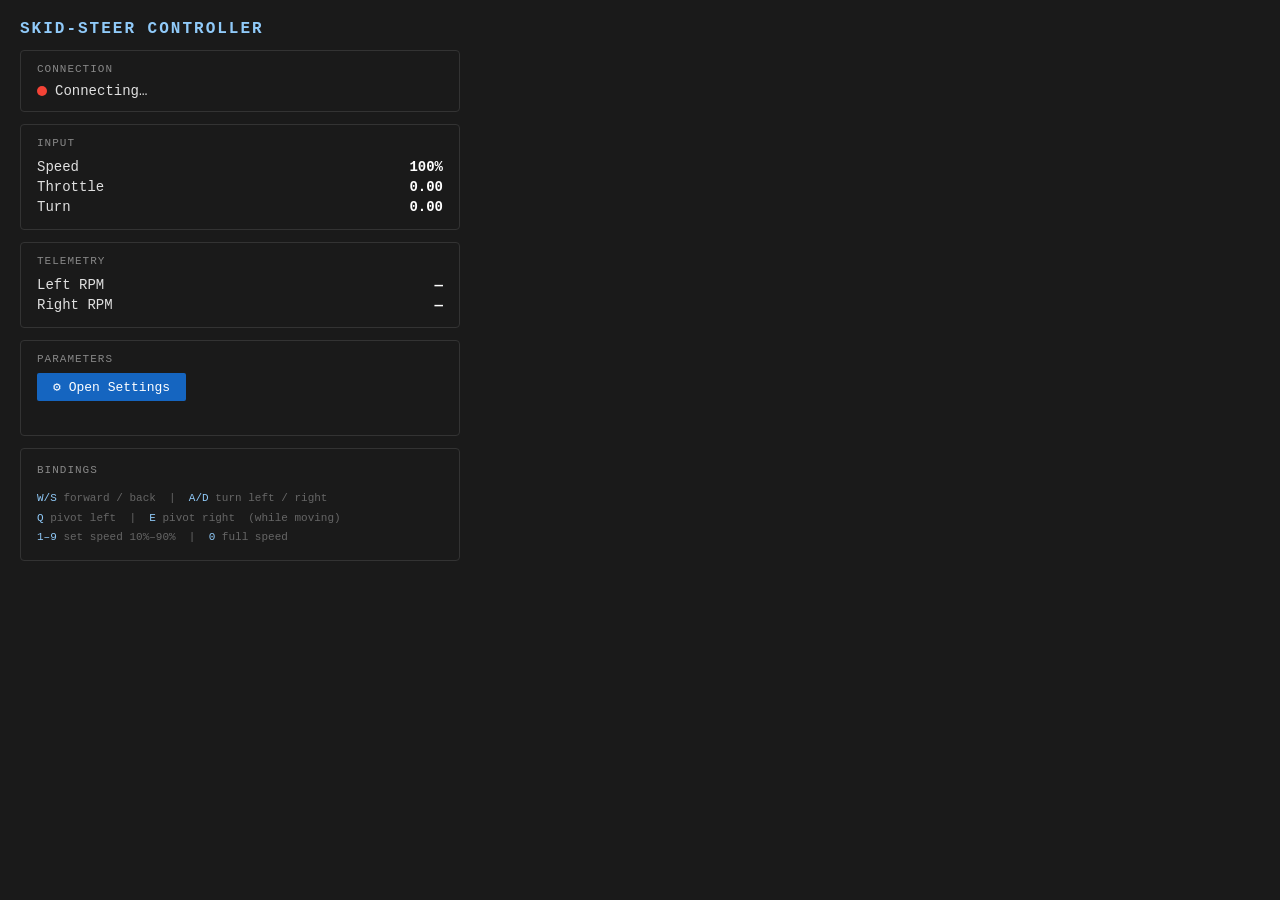
==== prototype-web-controller/templates/index.html @ 85637f52 "Update socket.io script source in index.html to use local path for improved performance and reliabil" ====
<!DOCTYPE html>
<html lang="en">
<head>
  <meta charset="UTF-8">
  <meta name="viewport" content="width=device-width, initial-scale=1.0, user-scalable=no">
  <title>MAVRIC Skid-Steer Controller</title>
  <script src="/socket.io/socket.io.js"></script>
  <style>
    /* ── Reset ──────────────────────────────────────────────────────────────── */
    *, *::before, *::after { box-sizing: border-box; margin: 0; padding: 0; }

    body {
      background: #1a1a1a;
      color: #e0e0e0;
      font-family: 'Courier New', Courier, monospace;
      font-size: 14px;
      height: 100dvh;
      overflow: hidden;
    }

    /* ── Desktop layout ─────────────────────────────────────────────────────── */
    #desktop-ui {
      padding: 20px;
      display: flex;
      flex-direction: column;
      gap: 12px;
      max-width: 480px;
      height: 100%;
      overflow-y: auto;
    }

    h1 {
      font-size: 16px;
      letter-spacing: 2px;
      text-transform: uppercase;
      color: #90caf9;
    }

    .panel {
      border: 1px solid #333;
      border-radius: 4px;
      padding: 12px 16px;
    }

    .panel-title {
      font-size: 11px;
      letter-spacing: 1px;
      text-transform: uppercase;
      color: #888;
      margin-bottom: 8px;
    }

    .row { display: flex; justify-content: space-between; padding: 2px 0; }
    .val { color: #fff; font-weight: bold; }

    button {
      background: #1565c0;
      border: none;
      color: #fff;
      font-family: inherit;
      font-size: 13px;
      padding: 6px 16px;
      border-radius: 2px;
      cursor: pointer;
    }
    button:hover  { background: #1976d2; }
    button:active { background: #0d47a1; }

    .legend { font-size: 11px; color: #666; line-height: 1.8; }
    .legend span { color: #90caf9; }

    /* ── Shared status dot ──────────────────────────────────────────────────── */
    .status-wrap { display: flex; align-items: center; gap: 8px; }

    .js-status-dot {
      width: 10px;
      height: 10px;
      border-radius: 50%;
      background: #f44336;
      flex-shrink: 0;
    }

    /* ── Mobile layout ──────────────────────────────────────────────────────── */
    #mobile-ui {
      display: none;
      flex-direction: column;
      width: 100vw;
      height: 100dvh;
      overflow: hidden;
      touch-action: none;
    }

    @media (pointer: coarse) {
      #desktop-ui { display: none; }
      #mobile-ui  { display: flex; }
    }

    /* Top bar */
    #m-topbar {
      display: flex;
      align-items: center;
      gap: 10px;
      padding: 6px 12px;
      background: #111;
      border-bottom: 1px solid #2a2a2a;
      flex-shrink: 0;
      font-size: 13px;
      flex-wrap: nowrap;
    }

    #m-telem {
      flex: 1;
      text-align: center;
      color: #90caf9;
      white-space: nowrap;
    }

    #m-speed-display { color: #aaa; white-space: nowrap; }

    #m-cfg-btn {
      padding: 4px 10px;
      font-size: 16px;
      background: #2a2a2a;
      border: 1px solid #444;
      border-radius: 4px;
    }

    /* Main area */
    #m-main {
      flex: 1;
      display: flex;
      align-items: center;
      justify-content: space-around;
      padding: 16px;
      gap: 16px;
    }

    @media (orientation: portrait) {
      #m-main { flex-direction: column; }
    }

    @media (orientation: landscape) {
      #m-main { flex-direction: row; }
    }

    /* Virtual joystick */
    #joy-zone {
      position: relative;
      width: 200px;
      height: 200px;
      border: 2px solid #444;
      border-radius: 50%;
      background: #222;
      flex-shrink: 0;
      touch-action: none;
    }

    /* Crosshair guides */
    #joy-zone::before, #joy-zone::after {
      content: '';
      position: absolute;
      background: #2e2e2e;
      pointer-events: none;
    }
    #joy-zone::before { width: 1px; height: 100%; left: calc(50% - 0.5px); }
    #joy-zone::after  { width: 100%; height: 1px; top: calc(50% - 0.5px); }

    #joy-knob {
      position: absolute;
      top: 50%;
      left: 50%;
      width: 64px;
      height: 64px;
      border-radius: 50%;
      background: #1565c0;
      transform: translate(-50%, -50%);
      pointer-events: none;
      box-shadow: 0 0 12px rgba(21, 101, 192, 0.4);
    }

    #joy-knob.active {
      background: #42a5f5;
      box-shadow: 0 0 20px rgba(66, 165, 245, 0.6);
    }

    /* Right controls */
    #m-controls {
      display: flex;
      flex-direction: column;
      gap: 10px;
      flex: 1;
      min-width: 150px;
      max-width: 240px;
    }

    #m-pivot-btns { display: flex; gap: 8px; }

    .m-btn {
      padding: 14px 8px;
      font-size: 14px;
      font-family: inherit;
      border: none;
      border-radius: 6px;
      color: #fff;
      background: #37474f;
      cursor: pointer;
      flex: 1;
      -webkit-tap-highlight-color: transparent;
      user-select: none;
      touch-action: none;
    }
    .m-btn:active { filter: brightness(1.35); }

    #stop-btn {
      background: #b71c1c;
      font-size: 15px;
      font-weight: bold;
      padding: 18px 8px;
      letter-spacing: 1px;
    }
    #stop-btn.pressed { background: #e53935; }

    /* Speed slider */
    #m-speed-ctrl { display: flex; flex-direction: column; gap: 6px; }
    #m-speed-ctrl label { font-size: 12px; color: #888; }

    #speed-slider {
      width: 100%;
      accent-color: #1976d2;
      cursor: pointer;
      height: 4px;
    }

    /* ── Settings modal ─────────────────────────────────────────────────────── */
    #settings-modal {
      position: fixed;
      inset: 0;
      background: rgba(0, 0, 0, 0.82);
      display: flex;
      align-items: center;
      justify-content: center;
      z-index: 100;
    }

    #settings-modal.hidden { display: none; }

    #settings-content {
      background: #1e1e1e;
      border: 1px solid #333;
      border-radius: 8px;
      padding: 24px;
      min-width: 280px;
      display: flex;
      flex-direction: column;
      gap: 12px;
    }

    #settings-content h2 {
      font-size: 14px;
      letter-spacing: 1px;
      text-transform: uppercase;
      color: #90caf9;
    }

    .cfg-row {
      display: flex;
      justify-content: space-between;
      align-items: center;
      gap: 12px;
    }

    input[type="number"] {
      background: #2a2a2a;
      border: 1px solid #444;
      color: #fff;
      font-family: inherit;
      font-size: 14px;
      padding: 4px 8px;
      width: 90px;
      border-radius: 2px;
    }

    #cfg-status {
      font-size: 12px;
      color: #aaa;
      min-height: 16px;
    }

    #settings-close-btn { background: #37474f; }
  </style>
</head>
<body>

  <!-- ── Mobile UI ─────────────────────────────────────────────────────────── -->
  <div id="mobile-ui">

    <div id="m-topbar">
      <div class="status-wrap">
        <div class="js-status-dot"></div>
        <span class="js-status-txt">Connecting…</span>
      </div>
      <div id="m-telem">
        L: <span class="js-left-rpm">—</span> &nbsp; R: <span class="js-right-rpm">—</span>
      </div>
      <div id="m-speed-display"><span class="js-speed-val">100</span>%</div>
      <button id="m-cfg-btn">⚙</button>
    </div>

    <div id="m-main">

      <div id="joy-zone">
        <div id="joy-knob"></div>
      </div>

      <div id="m-controls">
        <div id="m-pivot-btns">
          <button id="pivot-l" class="m-btn">◄ Pivot L</button>
          <button id="pivot-r" class="m-btn">Pivot R ►</button>
        </div>
        <button id="stop-btn" class="m-btn">■ STOP</button>
        <div id="m-speed-ctrl">
          <label>Speed: <span class="js-speed-val">100</span>%</label>
          <input id="speed-slider" type="range" min="10" max="100" step="10" value="100">
        </div>
      </div>

    </div>
  </div>

  <!-- ── Desktop UI ────────────────────────────────────────────────────────── -->
  <div id="desktop-ui">
    <h1>Skid-Steer Controller</h1>

    <div class="panel">
      <div class="panel-title">Connection</div>
      <div class="status-wrap">
        <div class="js-status-dot"></div>
        <span class="js-status-txt">Connecting…</span>
      </div>
    </div>

    <div class="panel">
      <div class="panel-title">Input</div>
      <div class="row"><span>Speed</span>    <span class="val"><span class="js-speed-val">100</span>%</span></div>
      <div class="row"><span>Throttle</span> <span class="val"><span class="js-throttle-val">0.00</span></span></div>
      <div class="row"><span>Turn</span>     <span class="val"><span class="js-turn-val">0.00</span></span></div>
    </div>

    <div class="panel">
      <div class="panel-title">Telemetry</div>
      <div class="row"><span>Left RPM</span>  <span class="val"><span class="js-left-rpm">—</span></span></div>
      <div class="row"><span>Right RPM</span> <span class="val"><span class="js-right-rpm">—</span></span></div>
    </div>

    <div class="panel">
      <div class="panel-title">Parameters</div>
      <button id="desktop-settings-btn">⚙ Open Settings</button>
      <div id="cfg-status-desktop" style="font-size:12px;color:#aaa;margin-top:6px;min-height:16px"></div>
    </div>

    <div class="panel legend">
      <div class="panel-title">Bindings</div>
      <span>W/S</span> forward / back &nbsp;|&nbsp;
      <span>A/D</span> turn left / right<br>
      <span>Q</span> pivot left &nbsp;|&nbsp;
      <span>E</span> pivot right &nbsp;(while moving)<br>
      <span>1–9</span> set speed 10%–90% &nbsp;|&nbsp;
      <span>0</span> full speed
    </div>
  </div>

  <!-- ── Settings modal (shared) ───────────────────────────────────────────── -->
  <div id="settings-modal" class="hidden">
    <div id="settings-content">
      <h2>Parameters</h2>
      <div class="cfg-row">
        <label for="max-vel">Max Velocity (m/s)</label>
        <input id="max-vel" type="number" value="1.0" min="0.1" max="10" step="0.1">
      </div>
      <div class="cfg-row">
        <label for="max-rpm">Max RPM</label>
        <input id="max-rpm" type="number" value="5000" min="100" max="11000" step="100">
      </div>
      <button id="apply-btn">Apply</button>
      <div id="cfg-status"></div>
      <button id="settings-close-btn">Close</button>
    </div>
  </div>

  <script src="/static/controller.js"></script>
</body>
</html>
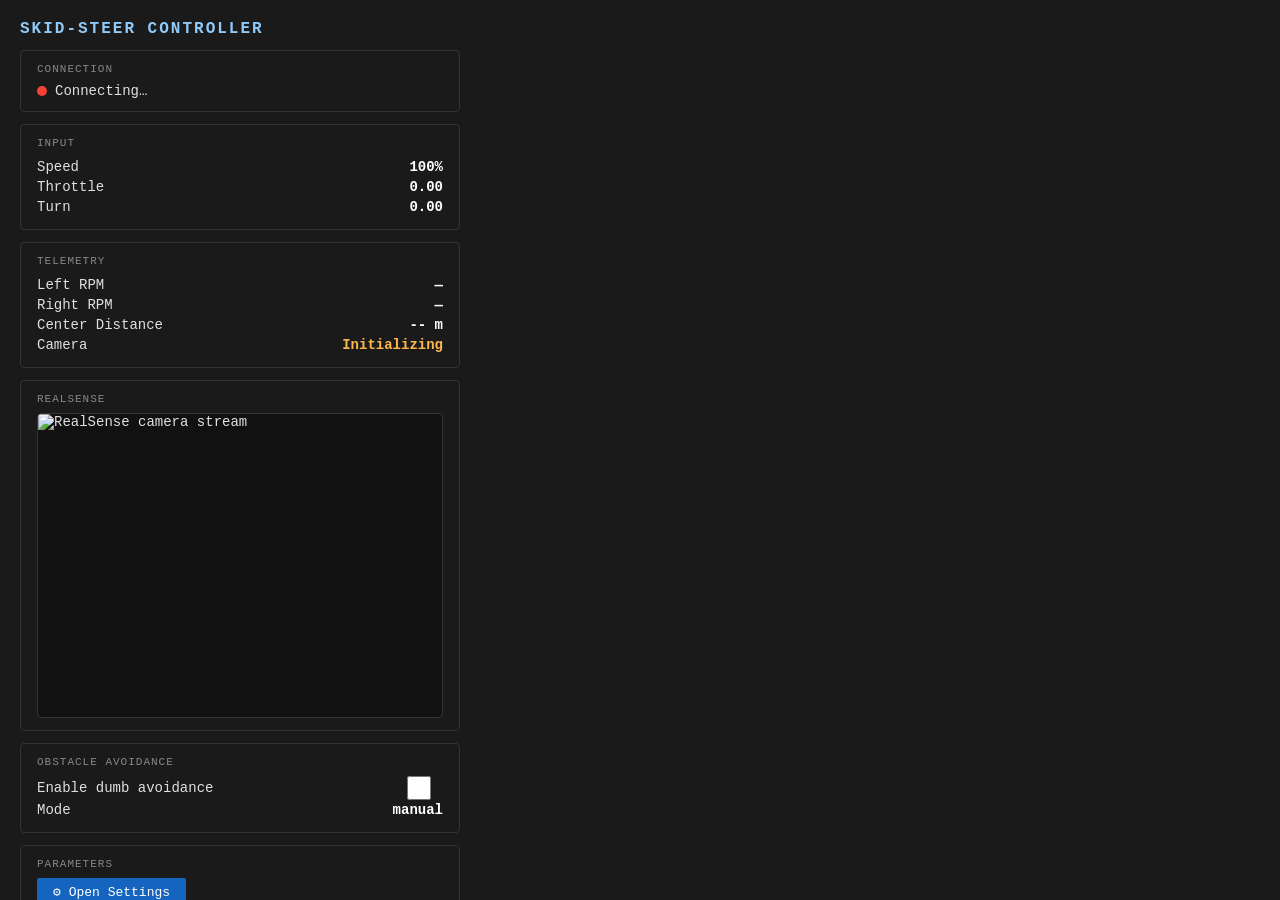
==== commit ccc05e97: "Migrate to fastapi and raw websockets" ====
--- a/prototype-web-controller/templates/index.html
+++ b/prototype-web-controller/templates/index.html
@@ -4,7 +4,6 @@
   <meta charset="UTF-8">
   <meta name="viewport" content="width=device-width, initial-scale=1.0, user-scalable=no">
   <title>MAVRIC Skid-Steer Controller</title>
-  <script src="/socket.io/socket.io.js"></script>
   <style>
     /* ── Reset ──────────────────────────────────────────────────────────────── */
     *, *::before, *::after { box-sizing: border-box; margin: 0; padding: 0; }
@@ -52,6 +51,31 @@
 
     .row { display: flex; justify-content: space-between; padding: 2px 0; }
     .val { color: #fff; font-weight: bold; }
+    .warn { color: #ffb74d; }
+
+    .camera-view {
+      width: 100%;
+      aspect-ratio: 4 / 3;
+      object-fit: cover;
+      border: 1px solid #333;
+      border-radius: 4px;
+      background: #111;
+      display: block;
+    }
+
+    .switch-row {
+      display: flex;
+      align-items: center;
+      justify-content: space-between;
+      gap: 12px;
+    }
+
+    .switch-row input {
+      width: 48px;
+      height: 24px;
+      accent-color: #4caf50;
+      flex-shrink: 0;
+    }
 
     button {
       background: #1565c0;
@@ -135,8 +159,23 @@
       gap: 16px;
     }
 
+    #m-camera-panel {
+      width: min(36vw, 260px);
+      min-width: 180px;
+      display: flex;
+      flex-direction: column;
+      gap: 6px;
+      color: #aaa;
+      font-size: 12px;
+    }
+
+    #m-camera-panel .camera-view {
+      max-height: 34dvh;
+    }
+
     @media (orientation: portrait) {
       #m-main { flex-direction: column; }
+      #m-camera-panel { width: min(86vw, 360px); }
     }
 
     @media (orientation: landscape) {
@@ -224,6 +263,17 @@
     #m-speed-ctrl { display: flex; flex-direction: column; gap: 6px; }
     #m-speed-ctrl label { font-size: 12px; color: #888; }
 
+    #m-avoidance {
+      padding: 10px;
+      border: 1px solid #333;
+      border-radius: 6px;
+      background: #202020;
+      display: flex;
+      flex-direction: column;
+      gap: 6px;
+      font-size: 12px;
+    }
+
     #speed-slider {
       width: 100%;
       accent-color: #1976d2;
@@ -308,11 +358,24 @@
 
     <div id="m-main">
 
+      <div id="m-camera-panel">
+        <img class="camera-view" src="/camera/stream" alt="RealSense camera stream">
+        <div>Range: <span class="js-center-distance">--</span> m</div>
+        <div class="js-camera-status warn">Camera initializing</div>
+      </div>
+
       <div id="joy-zone">
         <div id="joy-knob"></div>
       </div>
 
       <div id="m-controls">
+        <div id="m-avoidance">
+          <label class="switch-row" for="m-avoidance-toggle">
+            <span>Obstacle Avoidance</span>
+            <input id="m-avoidance-toggle" class="js-avoidance-toggle" type="checkbox">
+          </label>
+          <div>Mode: <span class="js-avoidance-state">manual</span></div>
+        </div>
         <div id="m-pivot-btns">
           <button id="pivot-l" class="m-btn">◄ Pivot L</button>
           <button id="pivot-r" class="m-btn">Pivot R ►</button>
@@ -350,6 +413,22 @@
       <div class="panel-title">Telemetry</div>
       <div class="row"><span>Left RPM</span>  <span class="val"><span class="js-left-rpm">—</span></span></div>
       <div class="row"><span>Right RPM</span> <span class="val"><span class="js-right-rpm">—</span></span></div>
+      <div class="row"><span>Center Distance</span> <span class="val"><span class="js-center-distance">--</span> m</span></div>
+      <div class="row"><span>Camera</span> <span class="val js-camera-status warn">Initializing</span></div>
+    </div>
+
+    <div class="panel">
+      <div class="panel-title">RealSense</div>
+      <img class="camera-view" src="/camera/stream" alt="RealSense camera stream">
+    </div>
+
+    <div class="panel">
+      <div class="panel-title">Obstacle Avoidance</div>
+      <label class="switch-row" for="desktop-avoidance-toggle">
+        <span>Enable dumb avoidance</span>
+        <input id="desktop-avoidance-toggle" class="js-avoidance-toggle" type="checkbox">
+      </label>
+      <div class="row"><span>Mode</span> <span class="val js-avoidance-state">manual</span></div>
     </div>
 
     <div class="panel">
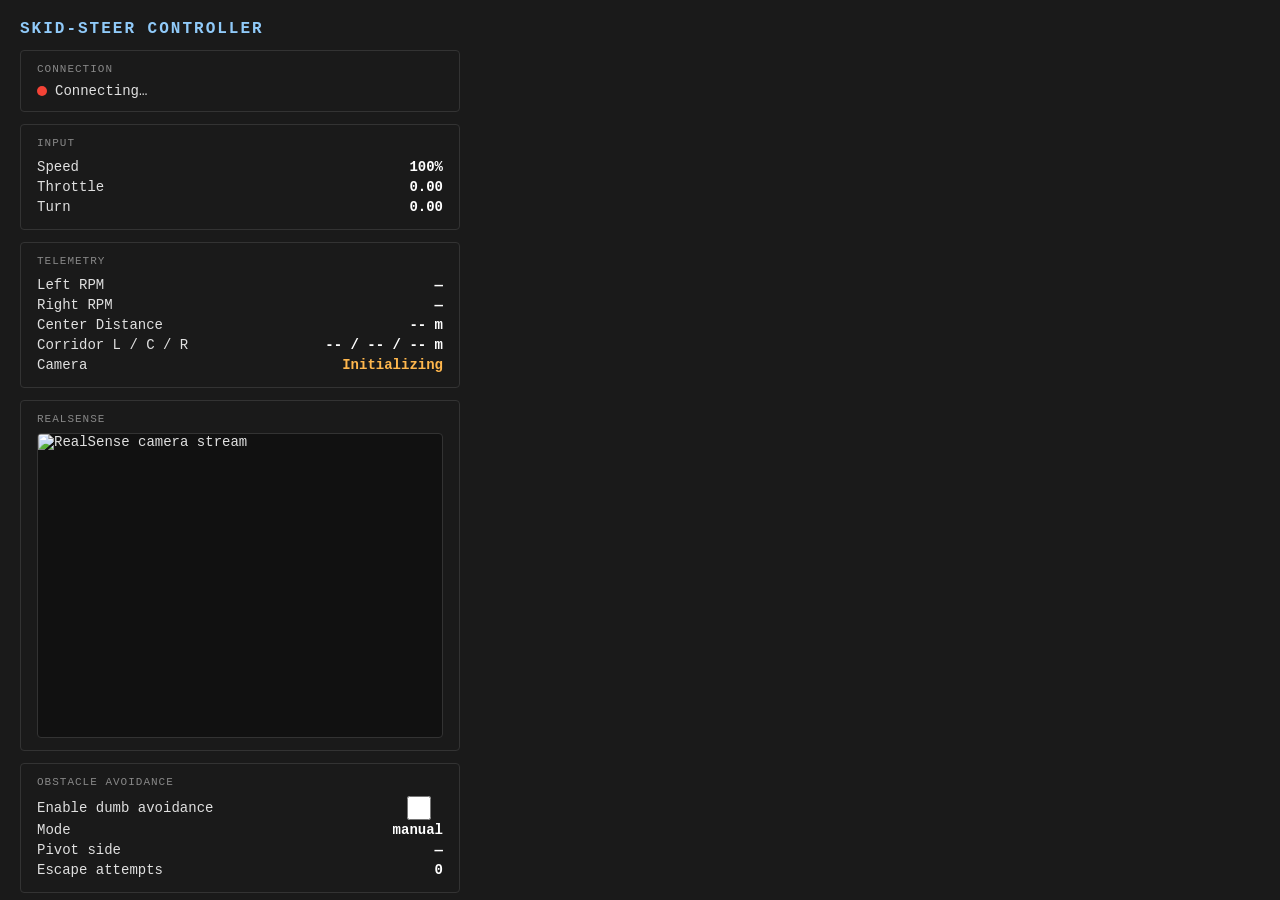
==== commit 8673a5b0: "opus obstacle avoidance rewrite" ====
--- a/prototype-web-controller/templates/index.html
+++ b/prototype-web-controller/templates/index.html
@@ -159,23 +159,8 @@
       gap: 16px;
     }
 
-    #m-camera-panel {
-      width: min(36vw, 260px);
-      min-width: 180px;
-      display: flex;
-      flex-direction: column;
-      gap: 6px;
-      color: #aaa;
-      font-size: 12px;
-    }
-
-    #m-camera-panel .camera-view {
-      max-height: 34dvh;
-    }
-
     @media (orientation: portrait) {
       #m-main { flex-direction: column; }
-      #m-camera-panel { width: min(86vw, 360px); }
     }
 
     @media (orientation: landscape) {
@@ -276,9 +261,45 @@
 
     #speed-slider {
       width: 100%;
+      cursor: pointer;
+      height: 28px;
       accent-color: #1976d2;
-      cursor: pointer;
-      height: 4px;
+      background: transparent;
+      -webkit-appearance: none;
+      appearance: none;
+    }
+
+    #speed-slider::-webkit-slider-runnable-track {
+      height: 6px;
+      border-radius: 999px;
+      background: #333;
+    }
+
+    #speed-slider::-webkit-slider-thumb {
+      -webkit-appearance: none;
+      appearance: none;
+      width: 28px;
+      height: 28px;
+      border-radius: 50%;
+      background: #42a5f5;
+      border: 2px solid #90caf9;
+      margin-top: -11px;
+      box-shadow: 0 0 12px rgba(66, 165, 245, 0.45);
+    }
+
+    #speed-slider::-moz-range-track {
+      height: 6px;
+      border-radius: 999px;
+      background: #333;
+    }
+
+    #speed-slider::-moz-range-thumb {
+      width: 28px;
+      height: 28px;
+      border-radius: 50%;
+      background: #42a5f5;
+      border: 2px solid #90caf9;
+      box-shadow: 0 0 12px rgba(66, 165, 245, 0.45);
     }
 
     /* ── Settings modal ─────────────────────────────────────────────────────── */
@@ -299,14 +320,16 @@
       border: 1px solid #333;
       border-radius: 8px;
       padding: 24px;
-      min-width: 280px;
+      width: min(92vw, 520px);
+      max-height: 88dvh;
       display: flex;
       flex-direction: column;
-      gap: 12px;
+      gap: 16px;
+      overflow-y: auto;
     }
 
     #settings-content h2 {
-      font-size: 14px;
+      font-size: 16px;
       letter-spacing: 1px;
       text-transform: uppercase;
       color: #90caf9;
@@ -314,9 +337,30 @@
 
     .cfg-row {
       display: flex;
-      justify-content: space-between;
+      flex-direction: column;
+      gap: 8px;
+    }
+
+    .cfg-row label {
+      color: #bbb;
+      font-size: 13px;
+    }
+
+    .stepper {
+      display: grid;
+      grid-template-columns: 54px minmax(0, 1fr) 54px;
+      gap: 8px;
       align-items: center;
-      gap: 12px;
+    }
+
+    .stepper-btn {
+      min-height: 48px;
+      padding: 0;
+      font-size: 24px;
+      line-height: 1;
+      border-radius: 6px;
+      background: #2f4f5f;
+      touch-action: manipulation;
     }
 
     input[type="number"] {
@@ -324,10 +368,12 @@
       border: 1px solid #444;
       color: #fff;
       font-family: inherit;
-      font-size: 14px;
-      padding: 4px 8px;
-      width: 90px;
-      border-radius: 2px;
+      font-size: 20px;
+      padding: 10px 12px;
+      width: 100%;
+      min-height: 48px;
+      border-radius: 6px;
+      text-align: center;
     }
 
     #cfg-status {
@@ -336,7 +382,52 @@
       min-height: 16px;
     }
 
+    #apply-btn,
+    #settings-close-btn {
+      min-height: 48px;
+      border-radius: 6px;
+      font-size: 15px;
+    }
+
     #settings-close-btn { background: #37474f; }
+
+    @media (pointer: coarse) {
+      #settings-modal {
+        align-items: stretch;
+        padding: 14px;
+      }
+
+      #settings-content {
+        width: 100%;
+        max-height: none;
+        padding: 22px;
+        justify-content: center;
+      }
+
+      #settings-content h2 { font-size: 18px; }
+      .cfg-row label { font-size: 15px; }
+
+      .stepper {
+        grid-template-columns: 64px minmax(0, 1fr) 64px;
+        gap: 10px;
+      }
+
+      .stepper-btn {
+        min-height: 58px;
+        font-size: 30px;
+      }
+
+      input[type="number"] {
+        min-height: 58px;
+        font-size: 24px;
+      }
+
+      #apply-btn,
+      #settings-close-btn {
+        min-height: 56px;
+        font-size: 17px;
+      }
+    }
   </style>
 </head>
 <body>
@@ -357,12 +448,6 @@
     </div>
 
     <div id="m-main">
-
-      <div id="m-camera-panel">
-        <img class="camera-view" src="/camera/stream" alt="RealSense camera stream">
-        <div>Range: <span class="js-center-distance">--</span> m</div>
-        <div class="js-camera-status warn">Camera initializing</div>
-      </div>
 
       <div id="joy-zone">
         <div id="joy-knob"></div>
@@ -375,6 +460,12 @@
             <input id="m-avoidance-toggle" class="js-avoidance-toggle" type="checkbox">
           </label>
           <div>Mode: <span class="js-avoidance-state">manual</span></div>
+          <div id="m-corridor">
+            L <span class="js-band-left">--</span>
+            · C <span class="js-band-center">--</span>
+            · R <span class="js-band-right">--</span> m
+          </div>
+          <div>Pivot: <span class="js-avoidance-pivot">—</span> &nbsp; Tries: <span class="js-avoidance-attempts">0</span></div>
         </div>
         <div id="m-pivot-btns">
           <button id="pivot-l" class="m-btn">◄ Pivot L</button>
@@ -383,7 +474,7 @@
         <button id="stop-btn" class="m-btn">■ STOP</button>
         <div id="m-speed-ctrl">
           <label>Speed: <span class="js-speed-val">100</span>%</label>
-          <input id="speed-slider" type="range" min="10" max="100" step="10" value="100">
+          <input id="speed-slider" type="range" min="10" max="100" step="1" value="100">
         </div>
       </div>
 
@@ -414,6 +505,9 @@
       <div class="row"><span>Left RPM</span>  <span class="val"><span class="js-left-rpm">—</span></span></div>
       <div class="row"><span>Right RPM</span> <span class="val"><span class="js-right-rpm">—</span></span></div>
       <div class="row"><span>Center Distance</span> <span class="val"><span class="js-center-distance">--</span> m</span></div>
+      <div class="row"><span>Corridor L / C / R</span> <span class="val">
+        <span class="js-band-left">--</span> / <span class="js-band-center">--</span> / <span class="js-band-right">--</span> m
+      </span></div>
       <div class="row"><span>Camera</span> <span class="val js-camera-status warn">Initializing</span></div>
     </div>
 
@@ -429,6 +523,8 @@
         <input id="desktop-avoidance-toggle" class="js-avoidance-toggle" type="checkbox">
       </label>
       <div class="row"><span>Mode</span> <span class="val js-avoidance-state">manual</span></div>
+      <div class="row"><span>Pivot side</span> <span class="val js-avoidance-pivot">—</span></div>
+      <div class="row"><span>Escape attempts</span> <span class="val js-avoidance-attempts">0</span></div>
     </div>
 
     <div class="panel">
@@ -454,11 +550,19 @@
       <h2>Parameters</h2>
       <div class="cfg-row">
         <label for="max-vel">Max Velocity (m/s)</label>
-        <input id="max-vel" type="number" value="1.0" min="0.1" max="10" step="0.1">
+        <div class="stepper">
+          <button class="stepper-btn" type="button" data-step-target="max-vel" data-step-dir="-1">−</button>
+          <input id="max-vel" type="number" value="1.0" min="0.1" max="10" step="0.1" inputmode="decimal">
+          <button class="stepper-btn" type="button" data-step-target="max-vel" data-step-dir="1">+</button>
+        </div>
       </div>
       <div class="cfg-row">
         <label for="max-rpm">Max RPM</label>
-        <input id="max-rpm" type="number" value="5000" min="100" max="11000" step="100">
+        <div class="stepper">
+          <button class="stepper-btn" type="button" data-step-target="max-rpm" data-step-dir="-1">−</button>
+          <input id="max-rpm" type="number" value="5000" min="100" max="11000" step="100" inputmode="numeric">
+          <button class="stepper-btn" type="button" data-step-target="max-rpm" data-step-dir="1">+</button>
+        </div>
       </div>
       <button id="apply-btn">Apply</button>
       <div id="cfg-status"></div>
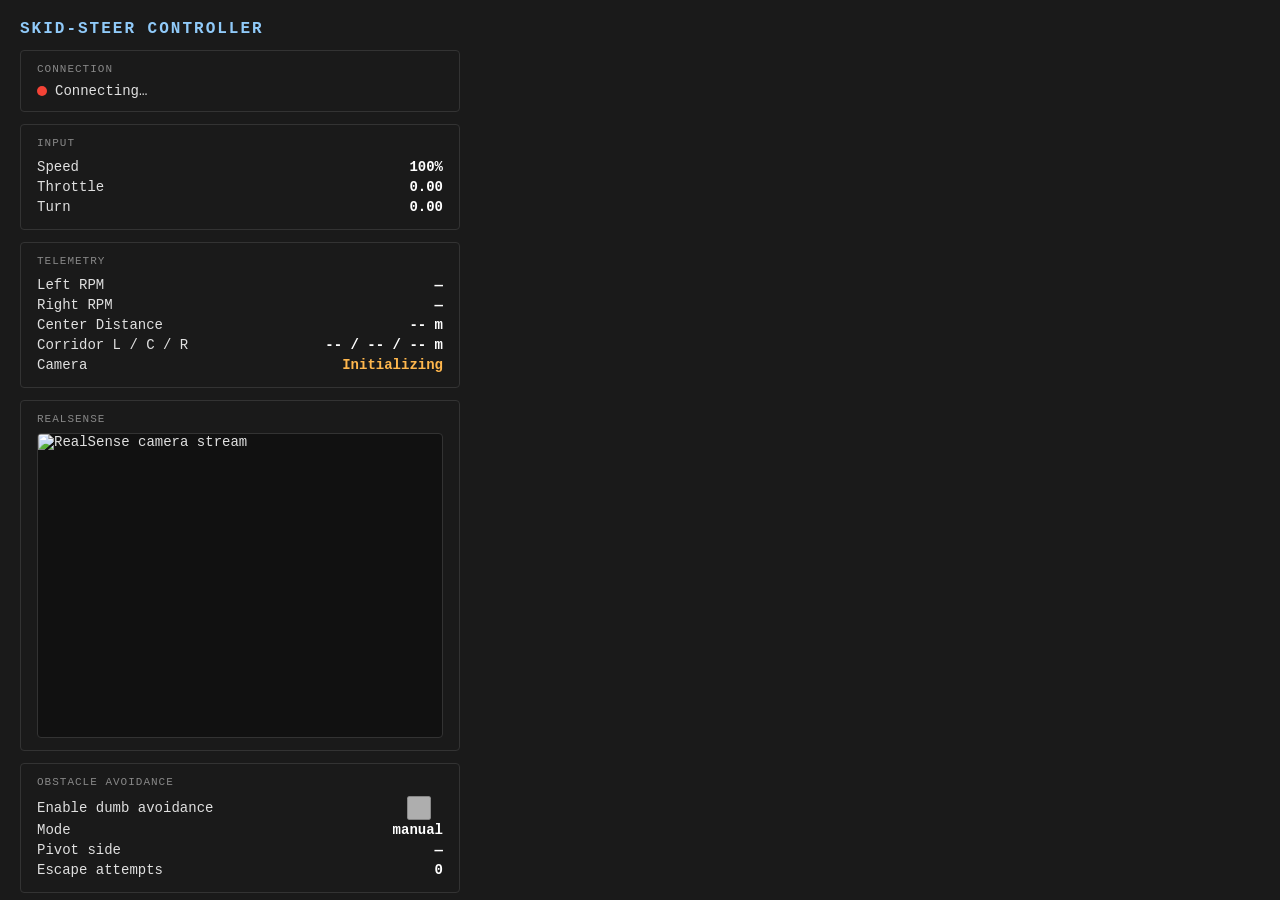
==== commit f2c8ed20: "Harden RealSense avoidance for indoor rover use" ====
--- a/prototype-web-controller/templates/index.html
+++ b/prototype-web-controller/templates/index.html
@@ -457,7 +457,7 @@
         <div id="m-avoidance">
           <label class="switch-row" for="m-avoidance-toggle">
             <span>Obstacle Avoidance</span>
-            <input id="m-avoidance-toggle" class="js-avoidance-toggle" type="checkbox">
+            <input id="m-avoidance-toggle" class="js-avoidance-toggle" type="checkbox" disabled>
           </label>
           <div>Mode: <span class="js-avoidance-state">manual</span></div>
           <div id="m-corridor">
@@ -520,7 +520,7 @@
       <div class="panel-title">Obstacle Avoidance</div>
       <label class="switch-row" for="desktop-avoidance-toggle">
         <span>Enable dumb avoidance</span>
-        <input id="desktop-avoidance-toggle" class="js-avoidance-toggle" type="checkbox">
+        <input id="desktop-avoidance-toggle" class="js-avoidance-toggle" type="checkbox" disabled>
       </label>
       <div class="row"><span>Mode</span> <span class="val js-avoidance-state">manual</span></div>
       <div class="row"><span>Pivot side</span> <span class="val js-avoidance-pivot">—</span></div>
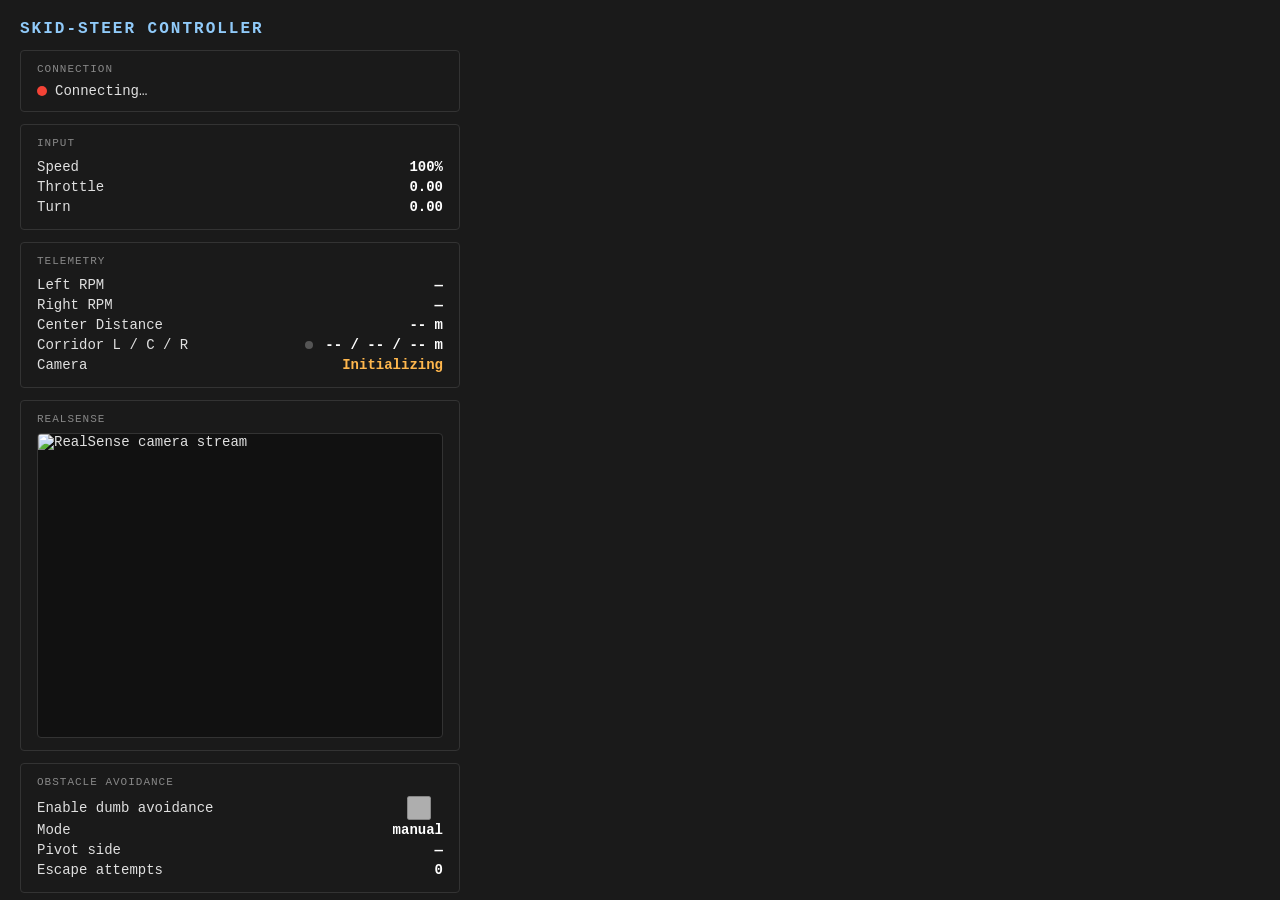
==== commit 33a57eda: "Harden RealSense obstacle avoidance for indoor rover use" ====
--- a/prototype-web-controller/templates/index.html
+++ b/prototype-web-controller/templates/index.html
@@ -102,6 +102,16 @@
       border-radius: 50%;
       background: #f44336;
       flex-shrink: 0;
+    }
+
+    .js-depth-health-dot {
+      display: inline-block;
+      width: 8px;
+      height: 8px;
+      border-radius: 50%;
+      background: #555;
+      margin-right: 4px;
+      vertical-align: middle;
     }
 
     /* ── Mobile layout ──────────────────────────────────────────────────────── */
@@ -461,6 +471,7 @@
           </label>
           <div>Mode: <span class="js-avoidance-state">manual</span></div>
           <div id="m-corridor">
+            <span class="js-depth-health-dot" title="Depth health"></span>
             L <span class="js-band-left">--</span>
             · C <span class="js-band-center">--</span>
             · R <span class="js-band-right">--</span> m
@@ -506,6 +517,7 @@
       <div class="row"><span>Right RPM</span> <span class="val"><span class="js-right-rpm">—</span></span></div>
       <div class="row"><span>Center Distance</span> <span class="val"><span class="js-center-distance">--</span> m</span></div>
       <div class="row"><span>Corridor L / C / R</span> <span class="val">
+        <span class="js-depth-health-dot" title="Depth health"></span>
         <span class="js-band-left">--</span> / <span class="js-band-center">--</span> / <span class="js-band-right">--</span> m
       </span></div>
       <div class="row"><span>Camera</span> <span class="val js-camera-status warn">Initializing</span></div>
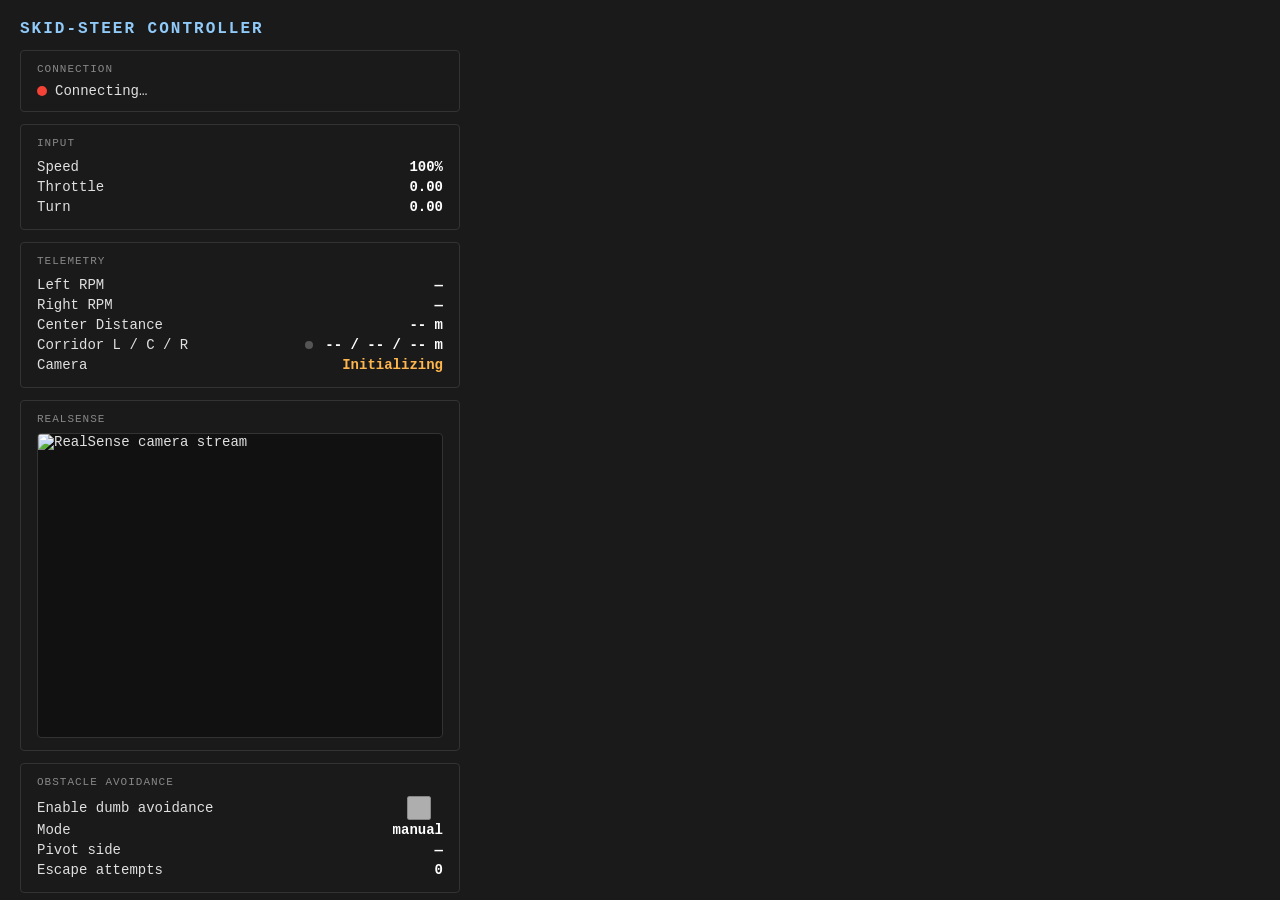
==== commit 76a348bb: "Add mobile avoidance modal with camera feed and stop button - Implemented a mobile-only avoidance mo" ====
--- a/prototype-web-controller/templates/index.html
+++ b/prototype-web-controller/templates/index.html
@@ -170,7 +170,9 @@
     }
 
     @media (orientation: portrait) {
-      #m-main { flex-direction: column; }
+      #m-main {
+        flex-direction: column;
+      }
     }
 
     @media (orientation: landscape) {
@@ -226,8 +228,6 @@
       min-width: 150px;
       max-width: 240px;
     }
-
-    #m-pivot-btns { display: flex; gap: 8px; }
 
     .m-btn {
       padding: 14px 8px;
@@ -254,6 +254,36 @@
     }
     #stop-btn.pressed { background: #e53935; }
 
+    @media (pointer: coarse) and (orientation: portrait) {
+      #m-main {
+        justify-content: flex-start;
+        padding-top: 36px;
+      }
+
+      #joy-zone {
+        width: min(84vw, 350px);
+        height: min(84vw, 350px);
+      }
+
+      #joy-knob {
+        width: 88px;
+        height: 88px;
+      }
+
+      #m-controls {
+        flex: 0 1 auto;
+        width: min(86vw, 280px);
+        max-width: 280px;
+      }
+
+      #stop-btn {
+        flex: 0 0 auto;
+        padding: 10px 8px;
+        font-size: 13px;
+        min-height: 42px;
+      }
+    }
+
     /* Speed slider */
     #m-speed-ctrl { display: flex; flex-direction: column; gap: 6px; }
     #m-speed-ctrl label { font-size: 12px; color: #888; }
@@ -438,6 +468,75 @@
         font-size: 17px;
       }
     }
+
+    /* Avoidance modal (mobile-only overlay) */
+    #avoidance-modal {
+      position: fixed;
+      inset: 0;
+      background: rgba(0, 0, 0, 0.92);
+      display: flex;
+      align-items: stretch;
+      justify-content: center;
+      z-index: 200;
+      padding: 14px;
+    }
+    #avoidance-modal.hidden { display: none; }
+    #avoidance-modal-content {
+      background: #1e1e1e;
+      border: 1px solid #333;
+      border-radius: 8px;
+      padding: 20px;
+      width: 100%;
+      display: flex;
+      flex-direction: column;
+      gap: 14px;
+      overflow-y: auto;
+    }
+    #am-title {
+      font-size: 16px;
+      letter-spacing: 1px;
+      text-transform: uppercase;
+      color: #ffb74d;
+      text-align: center;
+      display: block;
+    }
+    #am-camera {
+      width: 100%;
+      aspect-ratio: 4 / 3;
+      object-fit: cover;
+      border: 1px solid #333;
+      border-radius: 4px;
+      background: #111;
+      display: block;
+    }
+    #am-status {
+      border: 1px solid #333;
+      border-radius: 6px;
+      background: #202020;
+      padding: 10px 12px;
+      display: flex;
+      flex-direction: column;
+      gap: 6px;
+      font-size: 13px;
+    }
+    #am-stop-btn {
+      background: #b71c1c;
+      border: none;
+      color: #fff;
+      font-family: inherit;
+      font-size: 18px;
+      font-weight: bold;
+      letter-spacing: 1px;
+      padding: 0;
+      min-height: 64px;
+      border-radius: 6px;
+      cursor: pointer;
+      -webkit-tap-highlight-color: transparent;
+      user-select: none;
+      touch-action: none;
+      width: 100%;
+    }
+    #am-stop-btn:active { background: #e53935; }
   </style>
 </head>
 <body>
@@ -477,10 +576,6 @@
             · R <span class="js-band-right">--</span> m
           </div>
           <div>Pivot: <span class="js-avoidance-pivot">—</span> &nbsp; Tries: <span class="js-avoidance-attempts">0</span></div>
-        </div>
-        <div id="m-pivot-btns">
-          <button id="pivot-l" class="m-btn">◄ Pivot L</button>
-          <button id="pivot-r" class="m-btn">Pivot R ►</button>
         </div>
         <button id="stop-btn" class="m-btn">■ STOP</button>
         <div id="m-speed-ctrl">
@@ -582,6 +677,25 @@
     </div>
   </div>
 
+  <!-- Avoidance modal (mobile only) -->
+  <div id="avoidance-modal" class="hidden">
+    <div id="avoidance-modal-content">
+      <span id="am-title">Obstacle Avoidance Active</span>
+      <img id="am-camera" src="" alt="Camera feed">
+      <div id="am-status">
+        <div>Mode: <span id="am-state">—</span></div>
+        <div>
+          <span class="js-depth-health-dot" title="Depth health"></span>
+          L <span class="js-band-left">--</span>
+          · C <span class="js-band-center">--</span>
+          · R <span class="js-band-right">--</span> m
+        </div>
+        <div>Pivot: <span id="am-pivot">—</span> &nbsp; Tries: <span id="am-attempts">0</span></div>
+      </div>
+      <button id="am-stop-btn">■ STOP</button>
+    </div>
+  </div>
+
   <script src="/static/controller.js"></script>
 </body>
 </html>
